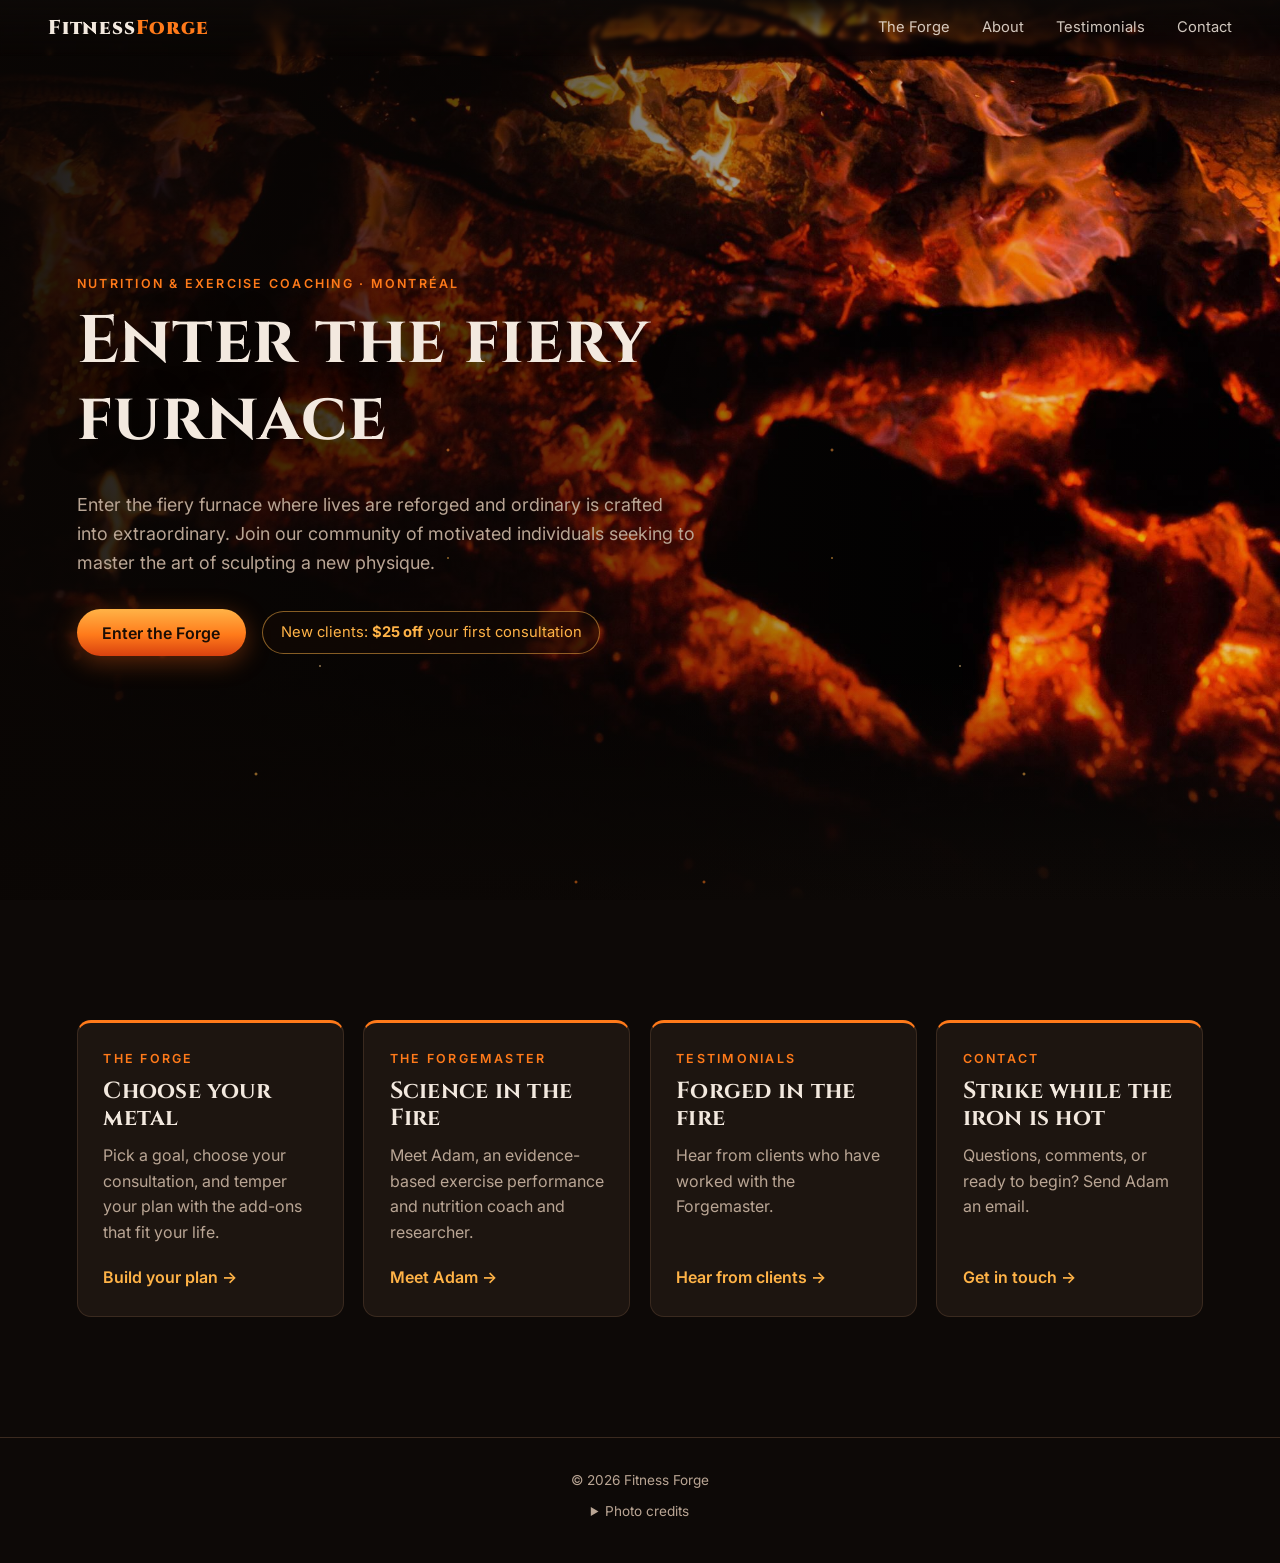
==== index.html @ e81073d2 "First real testimonial, shown as a single featured quote Replaces the placeholder template and lets " ====
<!doctype html>
<html lang="en">
<head>
  <meta charset="utf-8">
  <meta name="viewport" content="width=device-width, initial-scale=1">
  <title>Fitness Forge</title>
  <meta name="description" content="Fitness Forge: evidence-based nutrition and exercise coaching in Montréal, built on 7 years of one-on-one experience and graduate training in exercise science.">
  <link rel="icon" href="/assets/favicon.svg" type="image/svg+xml">
  <link rel="preconnect" href="https://fonts.googleapis.com">
  <link rel="preconnect" href="https://fonts.gstatic.com" crossorigin>
  <link href="https://fonts.googleapis.com/css2?family=Cinzel:wght@500;700;900&family=Inter:wght@400;500;600&display=swap" rel="stylesheet">
  <link rel="stylesheet" href="/styles.css?v=7">
</head>
<body>

<header class="nav">
  <a class="brand" href="/">Fitness<span>Forge</span></a>
  <nav>
    <a href="/forge/">The Forge</a>
    <a href="/about/">About</a>
    <a href="/testimonials/">Testimonials</a>
    <a href="/contact/">Contact</a>
  </nav>
</header>

<main>

  <section class="hero">
    <div class="hero-bg" aria-hidden="true"></div>
    <div class="embers" aria-hidden="true"></div>
    <div class="hero-text">
      <p class="eyebrow">Nutrition &amp; exercise coaching · Montréal</p>
      <h1>Enter the fiery furnace</h1>
      <p class="lede">Enter the fiery furnace where lives are reforged and ordinary is crafted into extraordinary. Join our community of motivated individuals seeking to master the art of sculpting a new physique.</p>
      <div class="hero-cta">
        <a class="btn btn-fire" href="/enter/">Enter the Forge</a>
        <span class="promo-pill">New clients: <strong>$25 off</strong> your first consultation</span>
      </div>
    </div>
  </section>

  <section class="paths">
    <a class="path" href="/forge/">
      <p class="eyebrow">The Forge</p>
      <h2>Choose your metal</h2>
      <p>Pick a goal, choose your consultation, and temper your plan with the add-ons that fit your life.</p>
      <span class="path-go">Build your plan →</span>
    </a>
    <a class="path" href="/about/">
      <p class="eyebrow">The Forgemaster</p>
      <h2>Science in the Fire</h2>
      <p>Meet Adam, an evidence-based exercise performance and nutrition coach and researcher.</p>
      <span class="path-go">Meet Adam →</span>
    </a>
    <a class="path" href="/testimonials/">
      <p class="eyebrow">Testimonials</p>
      <h2>Forged in the fire</h2>
      <p>Hear from clients who have worked with the Forgemaster.</p>
      <span class="path-go">Hear from clients →</span>
    </a>
    <a class="path" href="/contact/">
      <p class="eyebrow">Contact</p>
      <h2>Strike while the iron is hot</h2>
      <p>Questions, comments, or ready to begin? Send Adam an email.</p>
      <span class="path-go">Get in touch →</span>
    </a>
  </section>

</main>

<footer class="footer">
  <p>© <span class="year"></span> Fitness Forge</p>
  <details class="credits">
    <summary>Photo credits</summary>
    <ul>
      <li>Bonfire, meal-planning and dumbbell-with-fruit photos by <a href="https://www.flickr.com/people/shixart1985/">Nenad Stojkovic</a>, <a href="https://creativecommons.org/licenses/by/2.0/">CC BY 2.0</a>, via Wikimedia Commons</li>
      <li>Blacksmith's fire by David Whelan, <a href="https://creativecommons.org/publicdomain/zero/1.0/">CC0</a>, via Wikimedia Commons</li>
      <li>Spin class and dumbbell rack photos by the U.S. Army and U.S. Marine Corps, public domain, via Wikimedia Commons</li>
    </ul>
  </details>
</footer>

<script src="/site.js?v=7"></script>
</body>
</html>
---- styles.css ----
:root {
  --bg: #0d0907;
  --bg-2: #16100c;
  --card: #1d1510;
  --line: #3a2a1f;
  --text: #f3e9df;
  --muted: #b9a594;
  --fire: #ff7a1a;
  --fire-2: #ffb347;
  --ember: #d9410f;
  --glow: 0 0 0 1px rgba(255, 122, 26, .5), 0 0 28px rgba(255, 106, 0, .35);
  --serif: 'Cinzel', Georgia, serif;
  --sans: 'Inter', system-ui, -apple-system, Segoe UI, sans-serif;
  color-scheme: dark;
}

* { box-sizing: border-box; }
html { scroll-behavior: smooth; scroll-padding-top: 72px; }
body {
  margin: 0;
  background: var(--bg);
  color: var(--text);
  font: 16px/1.6 var(--sans);
  -webkit-font-smoothing: antialiased;
  overflow-x: hidden;
}
img { max-width: 100%; display: block; }
a { color: var(--fire-2); }
h1, h2, h3 { font-family: var(--serif); line-height: 1.15; margin: 0 0 .5em; letter-spacing: .01em; }
h2 { font-size: clamp(1.9rem, 4vw, 2.8rem); }
h3 { font-size: 1.25rem; }
.eyebrow {
  margin: 0 0 .6rem;
  font-size: .78rem;
  font-weight: 600;
  letter-spacing: .18em;
  text-transform: uppercase;
  color: var(--fire);
}
.lede { font-size: 1.12rem; color: var(--muted); }

.btn {
  display: inline-block;
  border: 0;
  border-radius: 999px;
  padding: .85rem 1.6rem;
  font: 600 1rem var(--sans);
  text-decoration: none;
  cursor: pointer;
}
.btn-fire {
  color: #1a0d05;
  background: linear-gradient(180deg, var(--fire-2), var(--fire) 55%, var(--ember));
  box-shadow: 0 6px 24px rgba(255, 100, 20, .35);
  transition: transform .15s, box-shadow .15s;
}
.btn-fire:hover { transform: translateY(-2px); box-shadow: 0 10px 32px rgba(255, 100, 20, .5); }

/* Nav */
.nav {
  position: fixed; inset: 0 0 auto; z-index: 20;
  display: flex; align-items: center; justify-content: space-between;
  padding: .9rem clamp(16px, 4vw, 48px);
  background: linear-gradient(180deg, rgba(13, 9, 7, .92), rgba(13, 9, 7, 0));
  backdrop-filter: blur(2px);
}
.brand { font: 900 1.25rem var(--serif); color: var(--text); text-decoration: none; letter-spacing: .04em; }
.brand span { color: var(--fire); }
.nav nav { display: flex; gap: clamp(.9rem, 3vw, 2rem); }
.nav nav a { color: var(--text); text-decoration: none; font-size: .92rem; opacity: .85; }
.nav nav a:hover { opacity: 1; color: var(--fire-2); }
.nav nav a[aria-current="page"] { opacity: 1; color: var(--fire-2); }

/* Hero */
.hero {
  position: relative;
  min-height: 100svh;
  display: flex; align-items: center;
  padding: 110px clamp(16px, 6vw, 80px) 80px;
  overflow: hidden;
  isolation: isolate;
}
.hero-bg {
  position: absolute; inset: 0; z-index: -2;
  background: url(assets/hero-fire.jpg) center 70% / cover no-repeat;
}
.hero-bg::after {
  content: ''; position: absolute; inset: 0;
  background:
    linear-gradient(90deg, rgba(10, 6, 4, .92) 0%, rgba(10, 6, 4, .6) 45%, rgba(10, 6, 4, .1) 75%),
    linear-gradient(0deg, var(--bg) 0%, transparent 25%);
}
.hero-text { max-width: 620px; }
.hero h1 { font-size: clamp(2.3rem, 6vw, 4.2rem); text-shadow: 0 2px 30px rgba(0, 0, 0, .6); }
.hero-cta { display: flex; flex-wrap: wrap; align-items: center; gap: 1rem; margin-top: 2rem; }
.promo-pill {
  border: 1px solid rgba(255, 179, 71, .5);
  border-radius: 999px;
  padding: .55rem 1.1rem;
  font-size: .92rem;
  color: var(--fire-2);
  background: rgba(20, 10, 4, .55);
}
.embers { position: absolute; inset: 0; z-index: -1; pointer-events: none; }
.embers::before, .embers::after {
  content: ''; position: absolute; left: 0; right: 0; bottom: -10%; height: 120%;
  background-image:
    radial-gradient(2px 2px at 20% 80%, #ffb347, transparent),
    radial-gradient(2px 2px at 55% 90%, #ff7a1a, transparent),
    radial-gradient(1.5px 1.5px at 75% 70%, #ffd08a, transparent),
    radial-gradient(2px 2px at 88% 95%, #ff7a1a, transparent),
    radial-gradient(1.5px 1.5px at 35% 60%, #ffb347, transparent),
    radial-gradient(2px 2px at 65% 50%, #ff9a3c, transparent);
  animation: rise 9s linear infinite;
  opacity: .8;
}
.embers::after { animation-duration: 13s; animation-delay: -6s; transform: scaleX(-1); }
@keyframes rise {
  from { transform: translateY(0); opacity: 0; }
  15% { opacity: .9; }
  to { transform: translateY(-60%); opacity: 0; }
}
.embers::after { animation-name: rise-flip; }
@keyframes rise-flip {
  from { transform: scaleX(-1) translateY(0); opacity: 0; }
  15% { opacity: .9; }
  to { transform: scaleX(-1) translateY(-60%); opacity: 0; }
}

/* Sections */
section { padding: clamp(64px, 10vw, 120px) clamp(16px, 6vw, 80px); }
.section-head { max-width: 680px; margin: 0 auto 2.5rem; text-align: center; }
.section-head p:not(.eyebrow) { color: var(--muted); }
.section-head h1 { font-size: clamp(2rem, 4.5vw, 3rem); }
.page-top { padding-top: clamp(110px, 14vw, 150px); min-height: 70vh; }

/* Home: three ways in */
.paths {
  display: grid; grid-template-columns: repeat(4, minmax(0, 1fr)); gap: 1.2rem;
  max-width: 1280px; margin: 0 auto;
}
.path {
  display: flex; flex-direction: column;
  padding: 1.6rem; border-radius: 14px;
  background: var(--card); border: 1px solid var(--line); border-top: 3px solid var(--fire);
  color: var(--text); text-decoration: none;
  transition: transform .2s, box-shadow .25s, border-color .25s;
}
.path:hover { transform: translateY(-4px); box-shadow: var(--glow); }
.path h2 { font-size: 1.45rem; }
.path p:not(.eyebrow) { color: var(--muted); margin: 0 0 1.2rem; }
.path-go { margin-top: auto; color: var(--fire-2); font-weight: 600; }

/* Enter the Forge: the four ways in, over the fire */
.gateway { justify-content: center; }
.gateway .hero-bg::after {
  background:
    radial-gradient(ellipse at 50% 55%, rgba(10, 6, 4, .45) 0%, rgba(10, 6, 4, .78) 70%),
    linear-gradient(0deg, var(--bg) 0%, transparent 20%);
}
.gateway-inner { width: 100%; max-width: 1280px; }
.gateway-head { text-align: center; margin-bottom: 2.2rem; }
.gateway h1 { font-size: clamp(2rem, 5vw, 3.4rem); text-shadow: 0 2px 30px rgba(0, 0, 0, .6); }
.gateway .path {
  background: rgba(22, 14, 10, .72); backdrop-filter: blur(6px);
  border-color: rgba(255, 179, 71, .18);
  animation: strike .55s ease-out both; animation-delay: calc(.15s + var(--i, 0) * .1s);
}
.gateway .path:nth-child(2) { --i: 1; }
.gateway .path:nth-child(3) { --i: 2; }
.gateway .path:nth-child(4) { --i: 3; }

/* Forge */
.forge { background: radial-gradient(ellipse at 50% 0%, #2a160b 0%, var(--bg) 60%); }
.steps {
  display: flex; justify-content: center; gap: .5rem;
  list-style: none; padding: 0; margin: 0 auto 2rem;
  counter-reset: step; flex-wrap: wrap;
}
.steps li {
  counter-increment: step;
  font-size: .85rem; color: var(--muted);
  padding: .4rem .9rem; border: 1px solid var(--line); border-radius: 999px;
  transition: all .3s;
}
.steps li::before { content: counter(step) '. '; }
.steps li.on { color: var(--fire-2); border-color: var(--fire); box-shadow: 0 0 14px rgba(255, 122, 26, .25); }

.goals {
  display: grid; gap: 1rem;
  grid-template-columns: repeat(5, minmax(0, 1fr));
  max-width: 1280px; margin: 0 auto;
}
.goal {
  position: relative; overflow: hidden;
  display: flex; flex-direction: column; text-align: left;
  padding: 0; border: 1px solid var(--line); border-radius: 14px;
  background: var(--card); color: var(--text); font: inherit; cursor: pointer;
  transition: transform .2s, box-shadow .25s, border-color .25s;
}
.goal img { width: 100%; aspect-ratio: 4 / 3; object-fit: cover; filter: saturate(.75) brightness(.8); transition: filter .3s, transform .4s; }
.goal:hover { transform: translateY(-4px); border-color: #5a3a24; }
.goal:hover img { filter: saturate(1) brightness(.95); transform: scale(1.04); }
.goal.on { border-color: var(--fire); box-shadow: var(--glow); }
.goal.on img { filter: sepia(.25) saturate(1.3) brightness(1); }
.goal-body { padding: 1rem 1.1rem 1.2rem; display: flex; flex-direction: column; gap: .4rem; }
.goal-name { font: 700 1.05rem var(--serif); }
.goal.on .goal-name { color: var(--fire-2); }
.goal-blurb { font-size: .86rem; color: var(--muted); line-height: 1.5; }
.goals:has(.goal.on) .goal:not(.on) { opacity: .55; }
.goals:has(.goal.on) .goal:not(.on):hover { opacity: .9; }

.anvil {
  display: grid; grid-template-columns: minmax(0, 1fr) 320px; gap: 1.5rem;
  max-width: 1280px; margin: 2rem auto 0;
}
.anvil.lit .consult { animation: heat .7s ease-out both; }
.anvil.lit .addon { animation: strike .5s ease-out both; animation-delay: calc(.25s + var(--i) * .08s); }
@keyframes heat {
  from { opacity: 0; transform: translateY(14px); box-shadow: 0 0 0 1px var(--fire), 0 0 60px rgba(255, 106, 0, .7); }
  to { opacity: 1; transform: none; }
}
@keyframes strike {
  from { opacity: 0; transform: translateY(16px) scale(.97); }
  to { opacity: 1; transform: none; }
}
.consult {
  padding: 1.5rem 1.6rem; border-radius: 14px;
  background: linear-gradient(135deg, #2a170c, var(--card));
  border: 1px solid #5a341b;
}
.consult-head { display: flex; justify-content: space-between; align-items: baseline; gap: 1rem; }
.consult-head h3 { font-size: 1.5rem; margin: 0; }
.price { font: 700 1.6rem var(--serif); color: var(--fire-2); white-space: nowrap; }
.consult-len { margin: .2rem 0 .6rem; color: var(--fire); font-size: .9rem; font-weight: 500; }
.consult p:last-child { margin: 0; color: var(--muted); }

.block-title { font-size: 1.35rem; margin: 2rem 0 .3rem; }
.lore { font-style: italic; color: var(--fire-2); opacity: .9; margin: 0 0 .6rem; }
.options { display: grid; grid-template-columns: repeat(auto-fill, minmax(240px, 1fr)); gap: .9rem; margin-top: .9rem; }
.option {
  display: flex; flex-direction: column; gap: .35rem; text-align: left;
  padding: 1rem 1.1rem; border-radius: 12px;
  border: 1px solid #4a3526; background: var(--bg-2);
  color: var(--text); font: inherit; cursor: pointer;
  transition: border-color .2s, background .2s, box-shadow .25s;
}
.option:hover { border-color: var(--fire); }
.option.on { border-color: var(--fire); background: #26150b; box-shadow: var(--glow); }
.option-top { display: flex; justify-content: space-between; gap: .6rem; align-items: baseline; }
.option-name { font: 700 1.05rem var(--serif); }
.option.on .option-name { color: var(--fire-2); }
.option-name::before {
  content: ''; display: inline-block; vertical-align: -.1em;
  width: .9rem; height: .9rem; margin-right: .5rem; border-radius: 50%;
  border: 2px solid var(--fire); transition: all .2s;
}
.option.on .option-name::before { background: var(--fire); box-shadow: inset 0 0 0 2px var(--bg-2); }
.option-price { color: var(--fire-2); font-weight: 600; font-size: .9rem; white-space: nowrap; }
.option-len { color: var(--fire); font-size: .82rem; font-weight: 500; }
.option-lore { font-size: .84rem; font-style: italic; color: var(--fire-2); opacity: .8; line-height: 1.45; }
.option-text { font-size: .86rem; color: var(--muted); line-height: 1.5; }
.anvil.lit .option { animation: strike .5s ease-out both; animation-delay: calc(.2s + var(--i) * .08s); }
.addons-hint { margin: 0 0 1rem; color: var(--muted); font-size: .9rem; }
.addons { display: grid; grid-template-columns: repeat(auto-fill, minmax(240px, 1fr)); gap: .9rem; }
.addon {
  position: relative;
  display: flex; flex-direction: column; gap: .4rem; text-align: left;
  padding: 1rem 1.1rem 1rem 1.1rem; border-radius: 12px;
  border: 1px dashed #4a3526; background: var(--bg-2);
  color: var(--text); font: inherit; cursor: pointer;
  transition: border-color .2s, background .2s, box-shadow .25s;
}
.addon:hover { border-color: var(--fire); }
.addon.on { border-style: solid; border-color: var(--fire); background: #26150b; box-shadow: var(--glow); }
.addon-top { display: flex; justify-content: space-between; gap: .6rem; align-items: baseline; }
.addon-top, .option-top { flex-wrap: wrap; row-gap: .15rem; }
.addon-name { font-weight: 600; }
.addon-name::before {
  content: '+'; display: inline-grid; place-items: center;
  width: 1.3rem; height: 1.3rem; margin-right: .45rem; border-radius: 50%;
  border: 1px solid var(--fire); color: var(--fire); font-size: .85rem; line-height: 1;
  transition: all .2s;
}
.addon.on .addon-name::before { content: '✓'; background: var(--fire); color: #1a0d05; }
.addon-price { color: var(--fire-2); font-weight: 600; font-size: .9rem; white-space: nowrap; }
.addon-text { font-size: .86rem; color: var(--muted); line-height: 1.5; }

.summary {
  align-self: start; position: sticky; top: 84px;
  padding: 1.4rem; border-radius: 14px;
  background: var(--card); border: 1px solid var(--line);
}
.summary ul { list-style: none; padding: 0; margin: 0 0 1rem; }
.summary li {
  display: flex; justify-content: space-between; gap: 1rem;
  padding: .55rem 0; border-bottom: 1px solid var(--line); font-size: .92rem;
}
.summary li span:last-child { color: var(--fire-2); white-space: nowrap; }
.summary li.empty span { color: var(--muted); font-style: italic; }
.tally { margin: -.4rem 0 1rem; display: grid; gap: .35rem; font-size: .92rem; }
.tally div { display: flex; justify-content: space-between; gap: 1rem; }
.tally div span:last-child { white-space: nowrap; }
.tally-discount { color: var(--fire-2); }
.tally-total { padding-top: .5rem; border-top: 1px solid var(--line); font: 700 1.1rem var(--serif); }
.tally-total span:last-child { color: var(--fire-2); }
.tally-note { margin: 0; font-size: .78rem; color: var(--muted); }
#addons-block.lit .block-title, #addons-block.lit .addons-hint { animation: heat .6s ease-out both; }
#addons-block.lit .addon { animation: strike .5s ease-out both; animation-delay: calc(.15s + var(--i) * .08s); }
.summary-promo { font-size: .88rem; color: var(--muted); margin: 0 0 1.2rem; }
.summary-promo strong { color: var(--fire-2); }
.summary .btn { width: 100%; text-align: center; }
.btn.disabled { opacity: .45; pointer-events: none; box-shadow: none; }
.summary-note { margin: .7rem 0 0; font-size: .78rem; color: var(--muted); text-align: center; }

/* "Send Word to the Forge" form; its fields appear once a consultation is chosen */
.send { display: grid; gap: .35rem; }
.send:not(.ready) > :not(.btn):not(.summary-note) { display: none; }
.send .btn { margin-top: .6rem; }
.send .btn:disabled { opacity: .7; cursor: wait; }
.field-label { margin-top: .35rem; font-size: .72rem; font-weight: 600; letter-spacing: .08em; text-transform: uppercase; color: var(--fire); }
.field-label span { text-transform: none; letter-spacing: 0; font-weight: 400; color: var(--muted); }
.send input, .send textarea {
  width: 100%; padding: .6rem .75rem; border-radius: 8px;
  border: 1px solid var(--line); background: var(--bg-2); color: var(--text);
  font: .9rem/1.5 var(--sans);
}
.send textarea { resize: vertical; }
.send input:focus, .send textarea:focus { outline: none; border-color: var(--fire); box-shadow: 0 0 0 3px rgba(255, 122, 26, .2); }
.send .trap { position: absolute; left: -9999px; width: 1px; height: 1px; }
.summary-note.error { color: #ff8a6a; }
.summary-note a { color: var(--fire-2); overflow-wrap: anywhere; }
.sent { padding: 1rem; border-radius: 10px; border: 1px solid var(--fire); background: #26150b; text-align: center; }
.sent:focus { outline: none; }
.sent p { margin: 0 0 .8rem; font-size: .9rem; color: var(--muted); overflow-wrap: anywhere; }
.sent strong { color: var(--text); }
.sent-title { font: 700 1.1rem var(--serif); color: var(--fire-2) !important; }
.copy {
  border: 1px solid var(--fire); border-radius: 999px; background: transparent;
  color: var(--fire-2); font: 600 .78rem var(--sans); padding: .3rem .75rem; cursor: pointer;
  transition: background .15s, color .15s;
}
.copy:hover, .copy.done { background: var(--fire); color: #1a0d05; }
.copy-wide { padding: .55rem; font-size: .88rem; }

/* About */
.bio {
  display: grid; grid-template-columns: minmax(0, 5fr) minmax(0, 7fr); gap: clamp(2rem, 5vw, 4rem);
  max-width: 1180px; margin: 0 auto; align-items: start;
}
.bio-photo img { border-radius: 16px; aspect-ratio: 4 / 5; object-fit: cover; box-shadow: 0 20px 60px rgba(255, 90, 10, .18); }
.bio-text h1 { font-size: clamp(2.1rem, 4.5vw, 3.1rem); }
.bio-text p:not(.eyebrow):not(.lede) { color: var(--muted); }
.bio-text .btn { margin-top: .8rem; }

/* Contact */
.contact { background: radial-gradient(ellipse at 50% 100%, #2a160b 0%, var(--bg) 65%); }
.email-card {
  max-width: 720px; margin: 0 auto; text-align: center;
  padding: clamp(1.6rem, 5vw, 2.6rem); border-radius: 16px;
  background: var(--card); border: 1px solid var(--line); box-shadow: var(--glow);
}
.email-big {
  display: inline-block; margin: .2rem 0 1rem;
  font: 600 clamp(1.05rem, 3.6vw, 1.6rem) var(--sans); color: var(--fire-2);
  text-decoration: none; word-break: break-word;
}
.email-big:hover { text-decoration: underline; }
.email-card p:not(.eyebrow) { margin: 0; color: var(--muted); }

/* Testimonials (template) */
.template-banner {
  max-width: 820px; margin: 0 auto 2rem; padding: .7rem 1rem; border-radius: 10px;
  border: 1px dashed var(--fire); color: var(--fire-2); font-size: .88rem; text-align: center;
  background: rgba(255, 122, 26, .07);
}
.quotes {
  display: grid; grid-template-columns: repeat(3, minmax(0, 1fr)); gap: 1.2rem;
  max-width: 1180px; margin: 0 auto;
}
.quote {
  margin: 0; display: flex; flex-direction: column; gap: 1rem;
  padding: 1.5rem; border-radius: 14px;
  background: var(--card); border: 1px solid var(--line);
}
.quote-wide { grid-column: 1 / -1; display: grid; grid-template-columns: auto 1fr; column-gap: 1.5rem; align-items: center; }
.quote-wide .quote-photo { grid-row: span 2; }
.quote-photo {
  width: 76px; height: 76px; border-radius: 50%;
  border: 2px dashed #5a3a24;
  background: var(--bg-2) url("data:image/svg+xml,%3Csvg xmlns='http://www.w3.org/2000/svg' viewBox='0 0 64 64'%3E%3Ccircle cx='32' cy='24' r='12' fill='%233a2a1f'/%3E%3Cpath d='M10 58c2-13 11-20 22-20s20 7 22 20' fill='%233a2a1f'/%3E%3C/svg%3E") center / 70% no-repeat;
}
.quote blockquote { margin: 0; color: var(--text); font-style: italic; line-height: 1.6; }
.quote blockquote::before { content: '\201C'; font: 700 2.2rem/0 var(--serif); color: var(--fire); vertical-align: -.45em; margin-right: .2rem; }
.quote figcaption { display: flex; flex-direction: column; gap: .1rem; font-size: .9rem; }
.quote figcaption span { color: var(--muted); }
.quote-link { color: var(--fire-2); text-decoration: none; font-weight: 500; }

/* A single featured testimonial (until there are enough for the grid above) */
.quote-feature {
  position: relative; max-width: 760px; margin: 0 auto;
  padding: clamp(2rem, 5vw, 3rem) clamp(1.4rem, 5vw, 3.2rem) clamp(1.6rem, 4vw, 2.4rem);
  border-top: 3px solid var(--fire); box-shadow: 0 20px 60px rgba(255, 90, 10, .12);
  gap: 1.4rem;
}
.quote-feature::before {
  content: '\201C'; position: absolute; top: -.15em; left: 50%; transform: translateX(-50%);
  font: 900 5.5rem/1 var(--serif); color: var(--fire);
  text-shadow: 0 0 24px rgba(255, 122, 26, .45);
}
.quote-feature blockquote { font-size: clamp(1.02rem, 2vw, 1.18rem); line-height: 1.75; text-align: center; }
.quote-feature blockquote::before { content: none; }
.quote-feature figcaption { align-items: center; text-align: center; }
.quote-feature figcaption strong { font: 700 1.1rem var(--serif); color: var(--fire-2); }
.quote-cta { margin: 2.4rem auto 0; text-align: center; }
.quote-cta p { margin: 1rem 0 0; color: var(--muted); font-size: .92rem; }

/* Footer */
.footer {
  padding: 2rem clamp(16px, 6vw, 80px) 2.5rem;
  border-top: 1px solid var(--line);
  color: var(--muted); font-size: .85rem; text-align: center;
}
.footer p { margin: 0 0 .6rem; }
.credits summary { cursor: pointer; }
.credits ul { list-style: none; padding: 0; margin: .8rem auto 0; max-width: 720px; font-size: .78rem; }
.credits li { margin-bottom: .3rem; }

/* Responsive */
@media (max-width: 1100px) {
  .goals { grid-template-columns: repeat(3, minmax(0, 1fr)); }
  .paths { grid-template-columns: 1fr 1fr; }
  .quotes { grid-template-columns: 1fr 1fr; }
}
@media (max-width: 860px) {
  .anvil { grid-template-columns: 1fr; }
  .summary { position: static; }
  .paths { grid-template-columns: 1fr; }
  .bio { grid-template-columns: 1fr; }
  .bio-photo img { aspect-ratio: 16 / 9; }
}
@media (max-width: 640px) {
  .nav { padding: .7rem 16px .6rem; flex-direction: column; gap: .35rem; background: rgba(13, 9, 7, .94); }
  .nav nav { gap: 1rem; }
  .nav nav a { font-size: .84rem; }
  .page-top { padding-top: 130px; }
  .brand { font-size: 1.05rem; }
  .quotes { grid-template-columns: 1fr; }
  .quote-wide { display: flex; }
  .goals { grid-template-columns: 1fr 1fr; gap: .7rem; }
  .goal:last-child { grid-column: span 2; }
  .goal:last-child img { aspect-ratio: 16 / 7; }
  .goal-blurb { display: none; }
  .goal-body { padding: .7rem .8rem .8rem; }
  .goal-name { font-size: .95rem; }
  .hero { align-items: flex-start; padding-top: 120px; }
  .hero-bg { background-position: 60% 100%; }
  .hero-bg::after {
    background: linear-gradient(180deg, rgba(10, 6, 4, .85) 0%, rgba(10, 6, 4, .55) 55%, rgba(10, 6, 4, .2) 80%, var(--bg) 100%);
  }
  .consult-head { flex-direction: column; gap: .2rem; }
}
@media (prefers-reduced-motion: reduce) {
  *, *::before, *::after { animation: none !important; transition: none !important; }
  html { scroll-behavior: auto; }
}
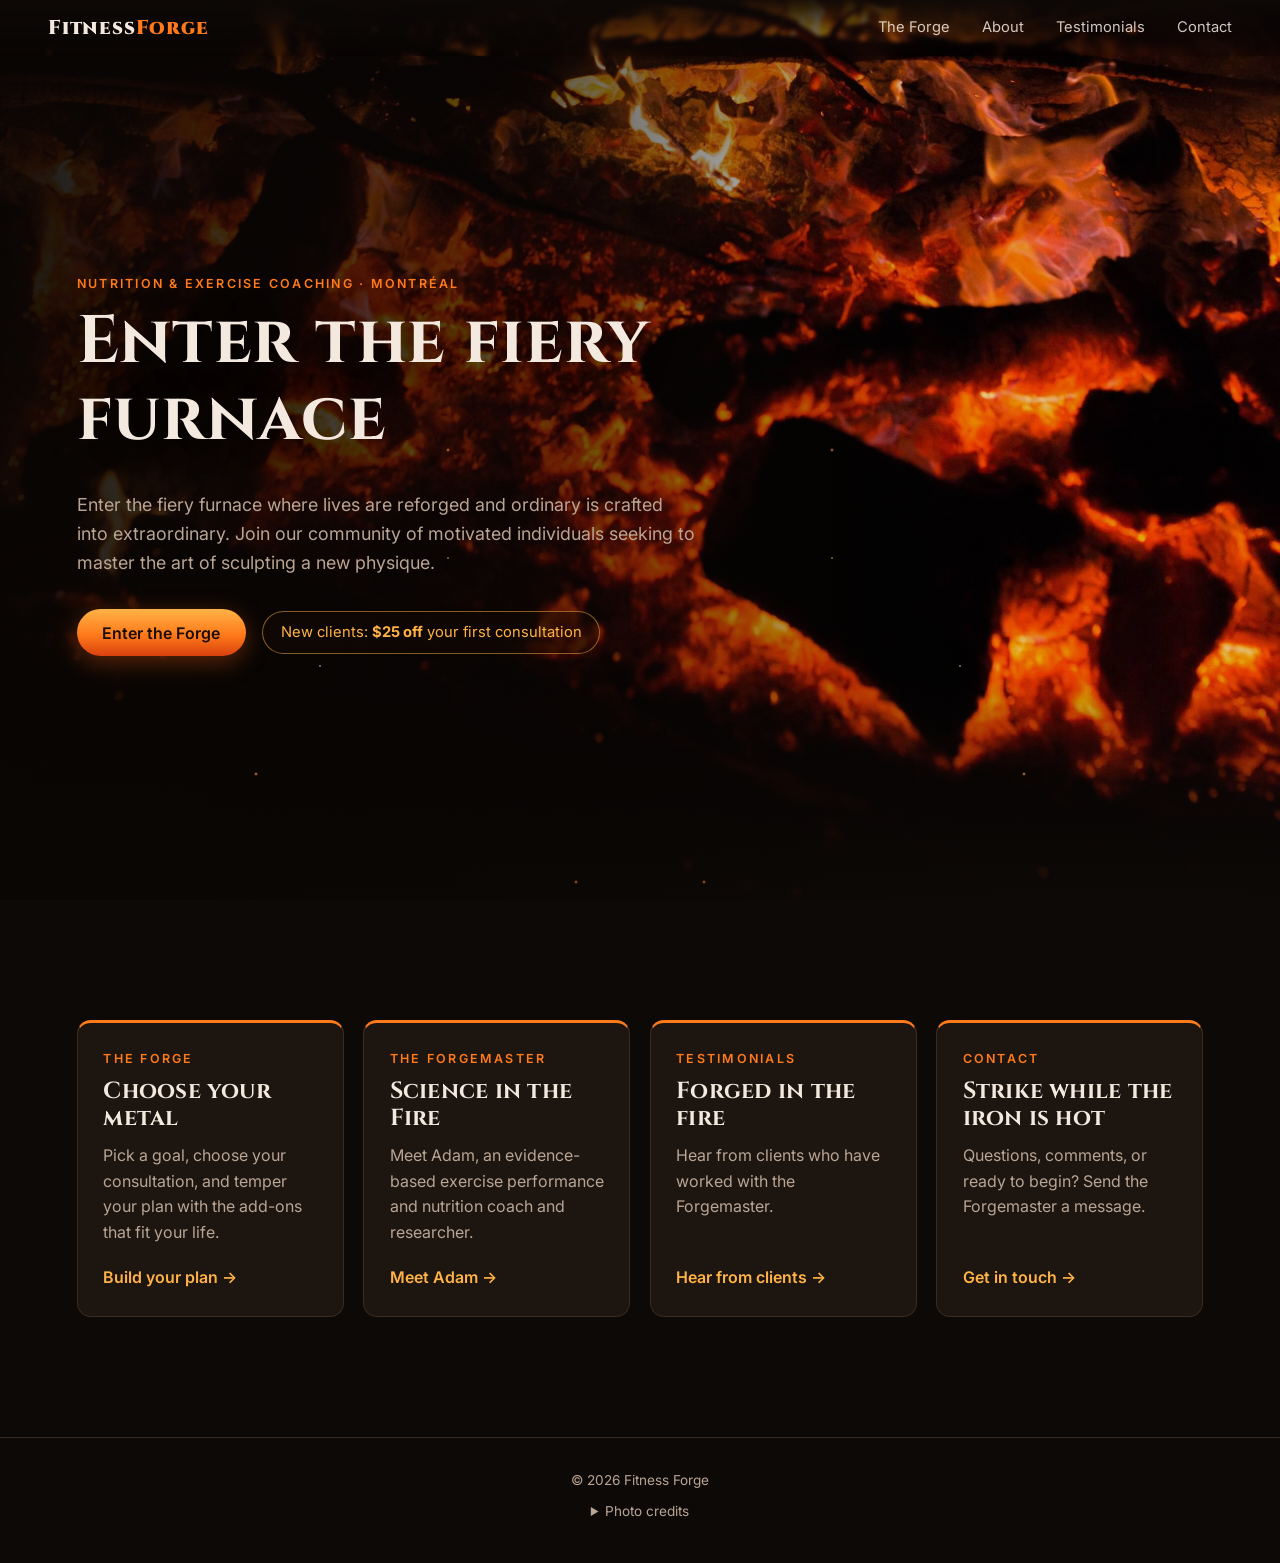
==== commit 65d0c802: "Contact page message form; no email links left on the site - Contact page sends messages through Web" ====
--- a/index.html
+++ b/index.html
@@ -9,7 +9,7 @@
   <link rel="preconnect" href="https://fonts.googleapis.com">
   <link rel="preconnect" href="https://fonts.gstatic.com" crossorigin>
   <link href="https://fonts.googleapis.com/css2?family=Cinzel:wght@500;700;900&family=Inter:wght@400;500;600&display=swap" rel="stylesheet">
-  <link rel="stylesheet" href="/styles.css?v=7">
+  <link rel="stylesheet" href="/styles.css?v=9">
 </head>
 <body>
 
@@ -61,7 +61,7 @@
     <a class="path" href="/contact/">
       <p class="eyebrow">Contact</p>
       <h2>Strike while the iron is hot</h2>
-      <p>Questions, comments, or ready to begin? Send Adam an email.</p>
+      <p>Questions, comments, or ready to begin? Send the Forgemaster a message.</p>
       <span class="path-go">Get in touch →</span>
     </a>
   </section>
@@ -80,6 +80,6 @@
   </details>
 </footer>
 
-<script src="/site.js?v=7"></script>
+<script src="/site.js?v=9"></script>
 </body>
 </html>
--- a/styles.css
+++ b/styles.css
@@ -355,18 +355,13 @@
 
 /* Contact */
 .contact { background: radial-gradient(ellipse at 50% 100%, #2a160b 0%, var(--bg) 65%); }
-.email-card {
-  max-width: 720px; margin: 0 auto; text-align: center;
-  padding: clamp(1.6rem, 5vw, 2.6rem); border-radius: 16px;
+.message-card {
+  max-width: 600px; margin: 0 auto;
+  padding: clamp(1.4rem, 5vw, 2.2rem); border-radius: 16px;
   background: var(--card); border: 1px solid var(--line); box-shadow: var(--glow);
 }
-.email-big {
-  display: inline-block; margin: .2rem 0 1rem;
-  font: 600 clamp(1.05rem, 3.6vw, 1.6rem) var(--sans); color: var(--fire-2);
-  text-decoration: none; word-break: break-word;
-}
-.email-big:hover { text-decoration: underline; }
-.email-card p:not(.eyebrow) { margin: 0; color: var(--muted); }
+.message-card .sent { border: 0; background: none; padding: .5rem 0; }
+.message-tip { margin: 1.4rem auto 0; max-width: 600px; text-align: center; color: var(--muted); font-size: .92rem; }
 
 /* Testimonials (template) */
 .template-banner {
@@ -413,7 +408,6 @@
 .quote-feature figcaption { align-items: center; text-align: center; }
 .quote-feature figcaption strong { font: 700 1.1rem var(--serif); color: var(--fire-2); }
 .quote-cta { margin: 2.4rem auto 0; text-align: center; }
-.quote-cta p { margin: 1rem 0 0; color: var(--muted); font-size: .92rem; }
 
 /* Footer */
 .footer {
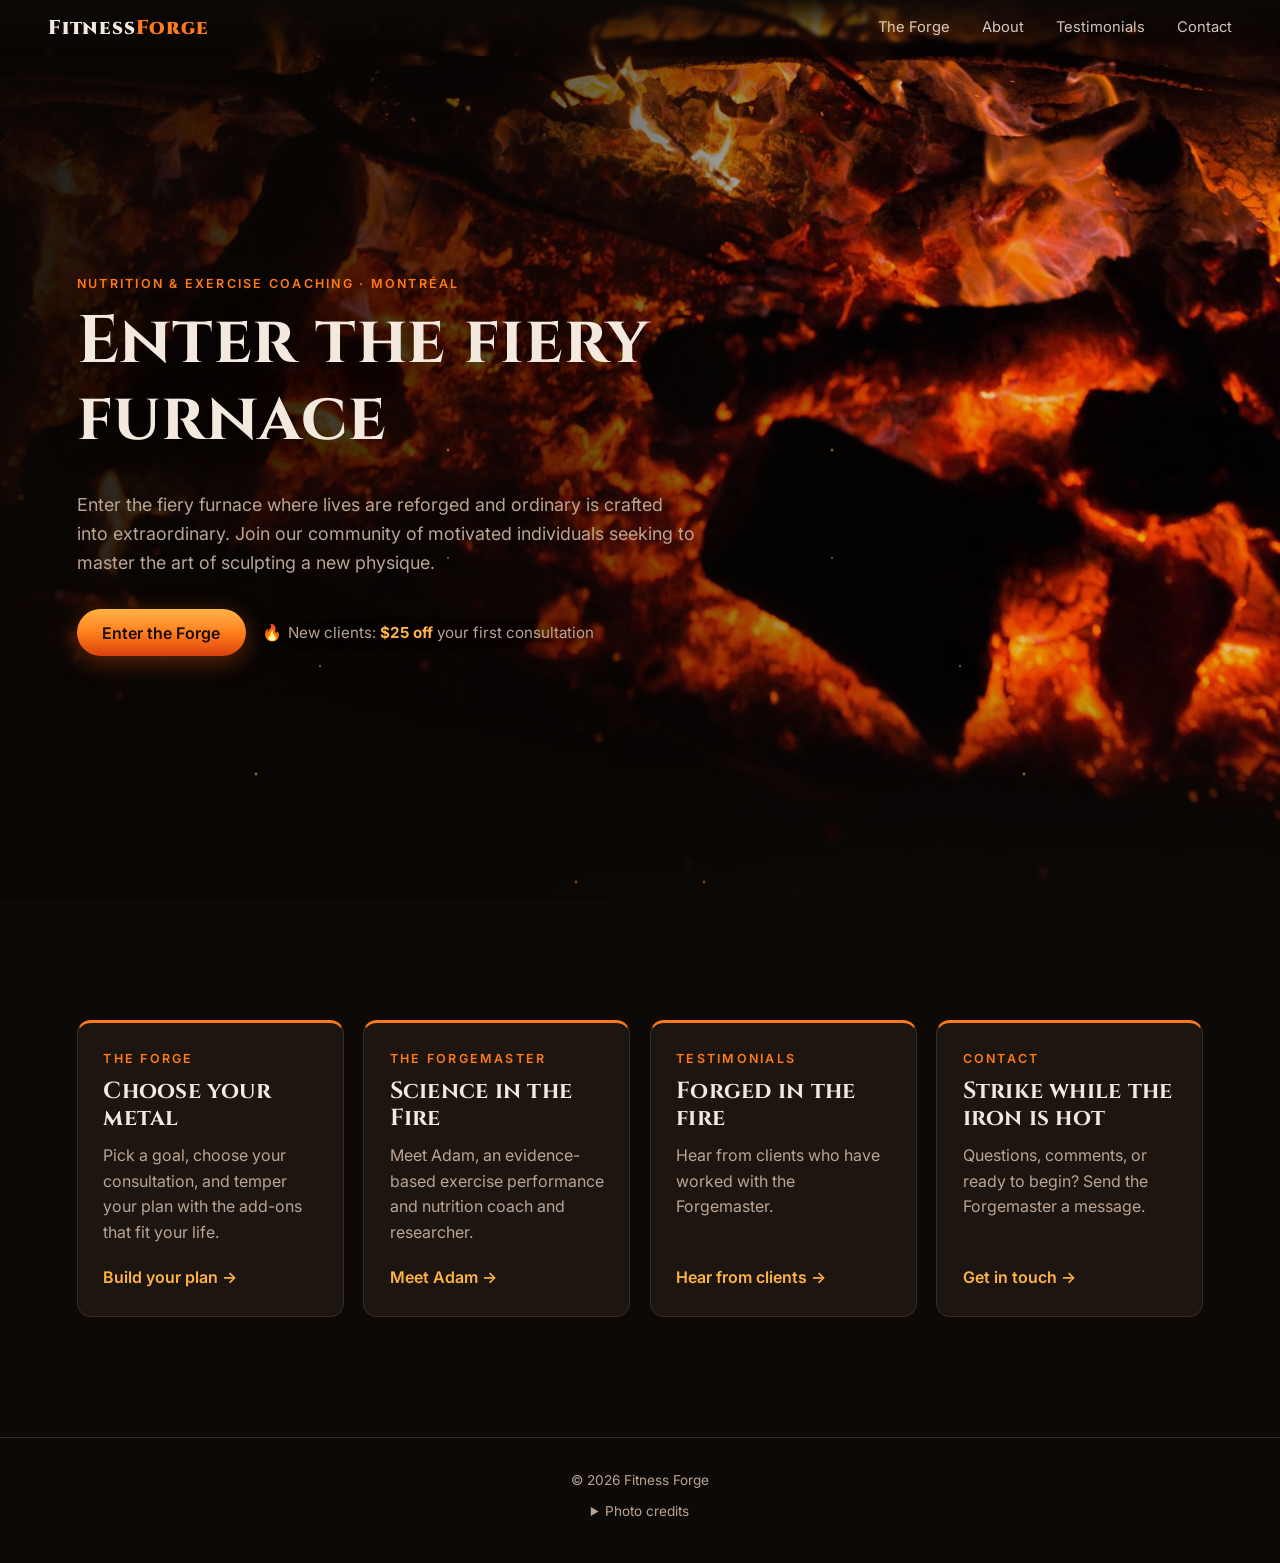
==== commit 5aabf997: "Adam's third round: new photos, First time / Returning switch - Work of Art: woman eating a healthy " ====
--- a/index.html
+++ b/index.html
@@ -9,7 +9,7 @@
   <link rel="preconnect" href="https://fonts.googleapis.com">
   <link rel="preconnect" href="https://fonts.gstatic.com" crossorigin>
   <link href="https://fonts.googleapis.com/css2?family=Cinzel:wght@500;700;900&family=Inter:wght@400;500;600&display=swap" rel="stylesheet">
-  <link rel="stylesheet" href="/styles.css?v=9">
+  <link rel="stylesheet" href="/styles.css?v=13">
 </head>
 <body>
 
@@ -73,13 +73,16 @@
   <details class="credits">
     <summary>Photo credits</summary>
     <ul>
-      <li>Bonfire, meal-planning and dumbbell-with-fruit photos by <a href="https://www.flickr.com/people/shixart1985/">Nenad Stojkovic</a>, <a href="https://creativecommons.org/licenses/by/2.0/">CC BY 2.0</a>, via Wikimedia Commons</li>
+      <li>Bonfire and meal-planning photos by <a href="https://www.flickr.com/people/shixart1985/">Nenad Stojkovic</a>, <a href="https://creativecommons.org/licenses/by/2.0/">CC BY 2.0</a>, via Wikimedia Commons</li>
       <li>Blacksmith's fire by David Whelan, <a href="https://creativecommons.org/publicdomain/zero/1.0/">CC0</a>, via Wikimedia Commons</li>
-      <li>Spin class and dumbbell rack photos by the U.S. Army and U.S. Marine Corps, public domain, via Wikimedia Commons</li>
+      <li>Anvil photo by Jorge Royan, <a href="https://creativecommons.org/licenses/by-sa/3.0/">CC BY-SA 3.0</a>, via Wikimedia Commons</li>
+      <li>Post-workout meal photo by Mikhail Nilov on <a href="https://www.pexels.com/photo/woman-eating-healthy-food-6740512/">Pexels</a></li>
+      <li>Runner photo by McCarthy Beckan on <a href="https://unsplash.com/photos/woman-running-in-golden-hour-light-a6FHROHuQ9o">Unsplash</a></li>
+      <li>Dumbbell rack photo by the U.S. Marine Corps, public domain, via Wikimedia Commons</li>
     </ul>
   </details>
 </footer>
 
-<script src="/site.js?v=9"></script>
+<script src="/site.js?v=13"></script>
 </body>
 </html>
--- a/styles.css
+++ b/styles.css
@@ -93,14 +93,13 @@
 .hero-text { max-width: 620px; }
 .hero h1 { font-size: clamp(2.3rem, 6vw, 4.2rem); text-shadow: 0 2px 30px rgba(0, 0, 0, .6); }
 .hero-cta { display: flex; flex-wrap: wrap; align-items: center; gap: 1rem; margin-top: 2rem; }
+/* Information, not a button: no outline or fill, just a small flame and highlighted text */
 .promo-pill {
-  border: 1px solid rgba(255, 179, 71, .5);
-  border-radius: 999px;
-  padding: .55rem 1.1rem;
-  font-size: .92rem;
-  color: var(--fire-2);
-  background: rgba(20, 10, 4, .55);
-}
+  font-size: .95rem; color: var(--muted);
+  text-shadow: 0 1px 12px rgba(0, 0, 0, .8);
+}
+.promo-pill::before { content: '\1F525'; font-size: 1rem; margin-right: .4rem; }
+.promo-pill strong { color: var(--fire-2); }
 .embers { position: absolute; inset: 0; z-index: -1; pointer-events: none; }
 .embers::before, .embers::after {
   content: ''; position: absolute; left: 0; right: 0; bottom: -10%; height: 120%;
@@ -307,10 +306,28 @@
 .tally-note { margin: 0; font-size: .78rem; color: var(--muted); }
 #addons-block.lit .block-title, #addons-block.lit .addons-hint { animation: heat .6s ease-out both; }
 #addons-block.lit .addon { animation: strike .5s ease-out both; animation-delay: calc(.15s + var(--i) * .08s); }
-.summary-promo { font-size: .88rem; color: var(--muted); margin: 0 0 1.2rem; }
-.summary-promo strong { color: var(--fire-2); }
+/* First time / Returning switch */
+.client-type { border: 0; padding: 0; margin: 0 0 .9rem; display: grid; grid-template-columns: 1fr 1fr; gap: .4rem; }
+.client-type legend { padding: 0; margin-bottom: .45rem; font-size: .82rem; color: var(--muted); }
+.client-type label { position: relative; cursor: pointer; }
+.client-type input { position: absolute; opacity: 0; inset: 0; margin: 0; cursor: pointer; }
+.client-type span {
+  display: block; padding: .5rem .4rem; border-radius: 8px; text-align: center;
+  border: 1px solid var(--line); background: var(--bg-2); font-size: .86rem; font-weight: 600;
+  transition: border-color .15s, background .15s, color .15s;
+}
+.client-type small { display: block; font-weight: 500; font-size: .72rem; color: var(--fire-2); }
+.client-type label:hover span { border-color: var(--fire); }
+.client-type input:checked + span { border-color: var(--fire); background: #26150b; color: var(--fire-2); box-shadow: 0 0 12px rgba(255, 122, 26, .2); }
+.client-type input:focus-visible + span { outline: 2px solid var(--fire-2); outline-offset: 2px; }
 .summary .btn { width: 100%; text-align: center; }
-.btn.disabled { opacity: .45; pointer-events: none; box-shadow: none; }
+.btn.disabled { opacity: .45; box-shadow: none; }
+.btn.disabled:hover { transform: none; }
+.options.nudge .option, .addons.nudge .addon { animation: nudge 1.2s ease-out; }
+@keyframes nudge {
+  0%, 100% { border-color: var(--line); box-shadow: none; }
+  25%, 60% { border-color: var(--fire); box-shadow: var(--glow); }
+}
 .summary-note { margin: .7rem 0 0; font-size: .78rem; color: var(--muted); text-align: center; }
 
 /* "Send Word to the Forge" form; its fields appear once a consultation is chosen */
